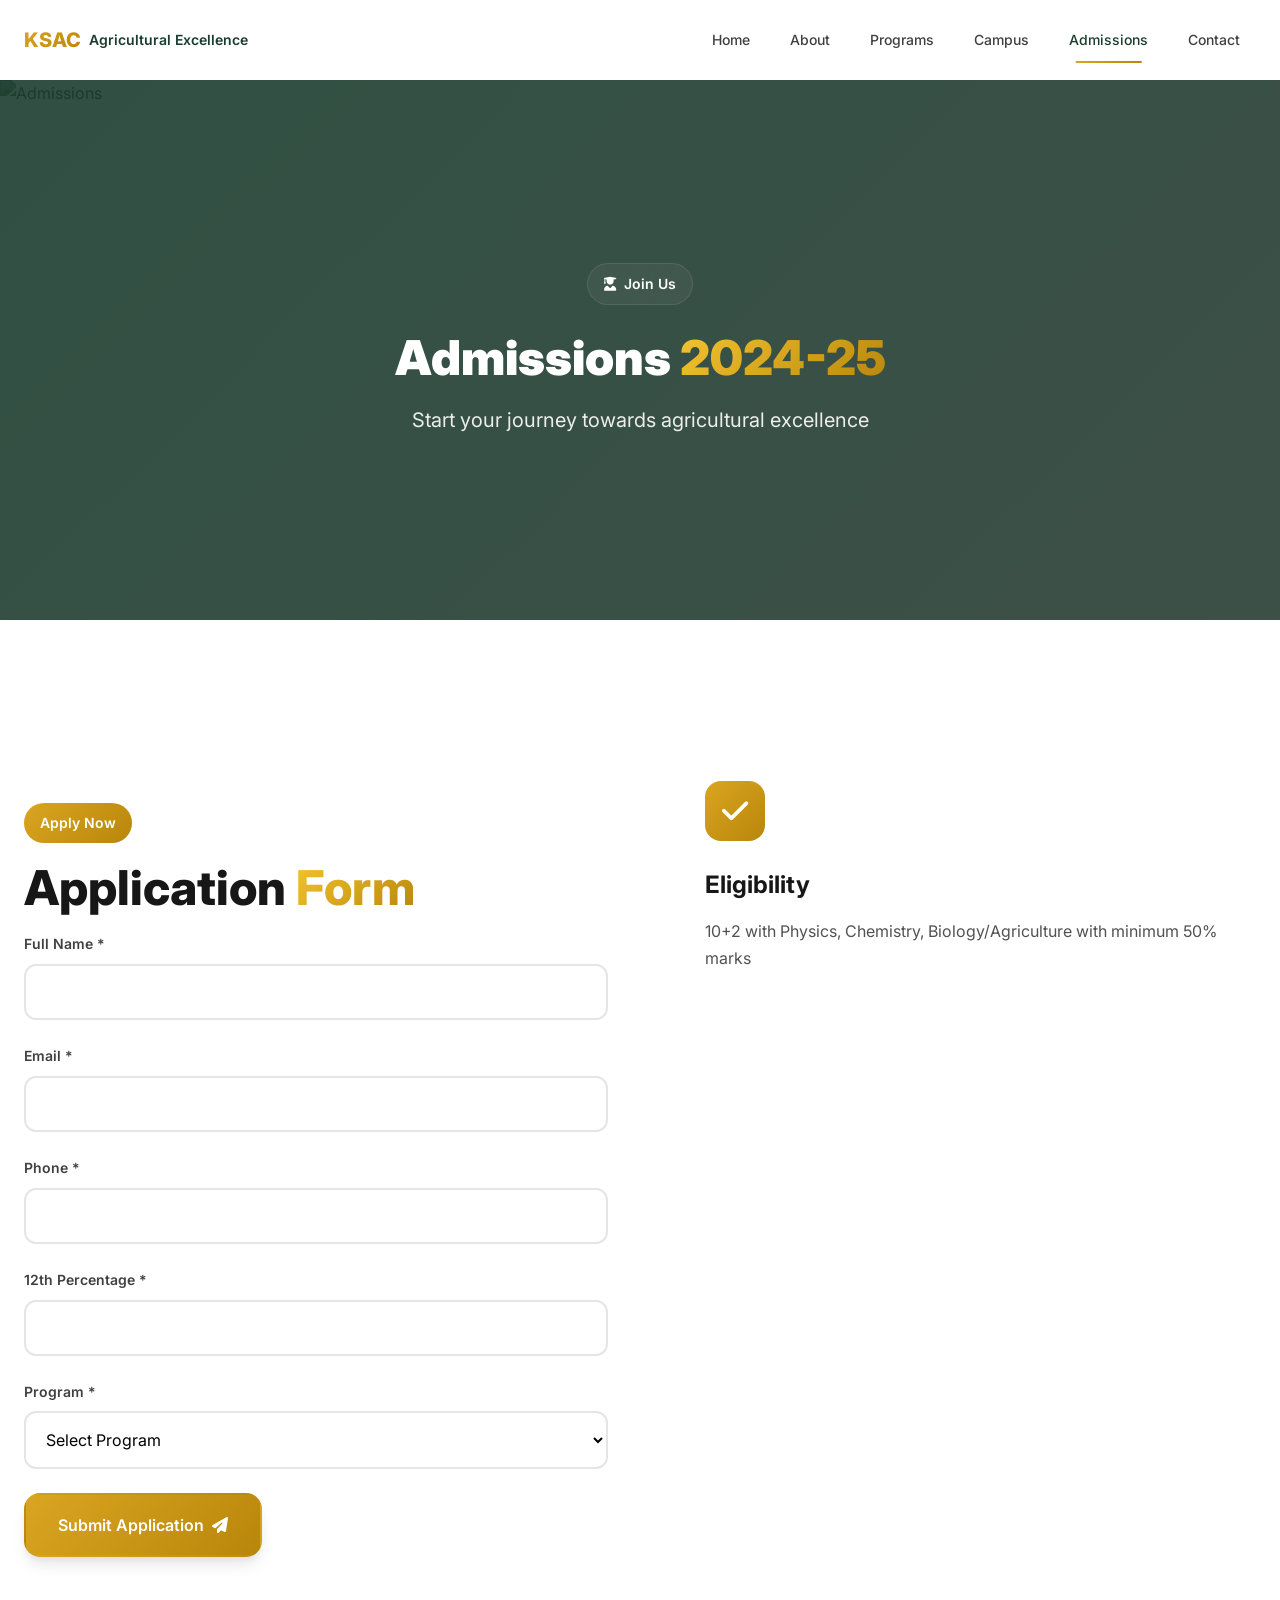
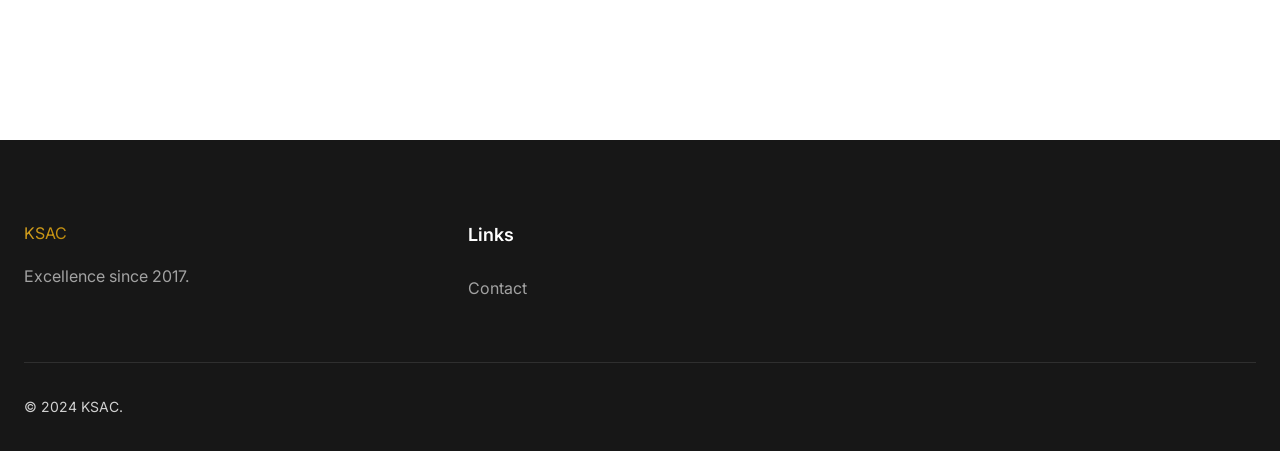
==== admissions-premium.html @ 66305165 "Billion-dollar KSAC redesign – branding, content, layout fixes" ====
<!DOCTYPE html>
<html lang="en">

<head>
  <meta charset="UTF-8">
  <meta name="viewport" content="width=device-width, initial-scale=1.0">
  <title>Admissions - KSAC</title>
  <link href="https://fonts.googleapis.com/css2?family=Inter:wght@300;400;500;600;700;800;900&display=swap"
    rel="stylesheet">
  <link rel="stylesheet" href="https://cdnjs.cloudflare.com/ajax/libs/font-awesome/6.4.0/css/all.min.css">
  <link rel="stylesheet" href="assets/css/premium.css">
</head>

<body>
  <nav class="nav-premium">
    <div class="nav-container">
      <a href="index-premium.html" class="nav-logo">
        <span class="logo-accent">KSAC</span>
        <span class="logo-text">Agricultural Excellence</span>
      </a>
      <div class="nav-menu" id="navMenu">
        <a href="index-premium.html" class="nav-link">Home</a>
        <a href="about-premium.html" class="nav-link">About</a>
        <a href="programs-premium.html" class="nav-link">Programs</a>
        <a href="campus-premium.html" class="nav-link">Campus</a>
        <a href="admissions-premium.html" class="nav-link active">Admissions</a>
        <a href="contact-premium.html" class="nav-link">Contact</a>
      </div>
      <button class="nav-toggle" id="navToggle"><span></span><span></span><span></span></button>
    </div>
  </nav>

  <section class="page-hero">
    <div class="page-hero-background">
      <div class="page-hero-gradient"></div>
      <img src="https://dsagri.in/images/dsa-g2.jpg" alt="Admissions" class="page-hero-image">
    </div>
    <div class="page-hero-content">
      <span class="page-hero-badge"><i class="fas fa-user-graduate"></i><span>Join Us</span></span>
      <h1 class="page-hero-title">Admissions <span class="gradient-text">2024-25</span></h1>
      <p class="page-hero-subtitle">Start your journey towards agricultural excellence</p>
    </div>
  </section>

  <section class="section-premium">
    <div class="container-premium">
      <div class="split-layout">
        <div class="split-content">
          <span class="section-tag">Apply Now</span>
          <h2 class="section-title">Application <span class="gradient-text">Form</span></h2>
          <div class="form-success" id="formSuccess"><i class="fas fa-check-circle"></i> Application submitted
            successfully!</div>
          <form class="form-premium" id="admissionForm">
            <div class="form-group">
              <label class="form-label">Full Name *</label>
              <input type="text" class="form-input" name="name" required>
            </div>
            <div class="form-group">
              <label class="form-label">Email *</label>
              <input type="email" class="form-input" name="email" required>
            </div>
            <div class="form-group">
              <label class="form-label">Phone *</label>
              <input type="tel" class="form-input" name="phone" required>
            </div>
            <div class="form-group">
              <label class="form-label">12th Percentage *</label>
              <input type="number" class="form-input" name="percentage" required>
            </div>
            <div class="form-group">
              <label class="form-label">Program *</label>
              <select class="form-select" name="program" required>
                <option value="">Select Program</option>
                <option value="bsc-agri">B.Sc. (Hons.) Agriculture</option>
              </select>
            </div>
            <button type="submit" class="btn-premium btn-large btn-primary magnetic-btn">
              <span>Submit Application</span>
              <i class="fas fa-paper-plane"></i>
            </button>
          </form>
        </div>
        <div class="split-visual">
          <div class="bento-grid" style="grid-template-columns: 1fr;">
            <div class="bento-card glass-card">
              <div class="bento-icon"><i class="fas fa-check"></i></div>
              <h3>Eligibility</h3>
              <p>10+2 with Physics, Chemistry, Biology/Agriculture with minimum 50% marks</p>
            </div>
            <div class="bento-card glass-card">
              <div class="bento-icon gradient-icon"><i class="fas fa-calendar"></i></div>
              <h3>Important Dates</h3>
              <p>Application Start: June 2024<br>Last Date: July 2024</p>
            </div>
            <div class="bento-card glass-card">
              <div class="bento-icon gradient-icon"><i class="fas fa-rupee-sign"></i></div>
              <h3>Fee Structure</h3>
              <p>Contact for detailed fee information and scholarship options</p>
            </div>
          </div>
        </div>
      </div>
    </div>
  </section>

  <footer class="footer-premium">
    <div class="container-premium">
      <div class="footer-grid">
        <div class="footer-col footer-brand">
          <div class="footer-logo"><span class="logo-accent">KSAC</span></div>
          <p>Excellence since 2017.</p>
        </div>
        <div class="footer-col">
          <h4>Links</h4><a href="contact-premium.html">Contact</a>
        </div>
      </div>
      <div class="footer-bottom">
        <p>&copy; 2024 KSAC.</p>
      </div>
    </div>
  </footer>
  <script src="assets/js/premium.js"></script>
  <script>
    document.getElementById('admissionForm').addEventListener('submit', function (e) {
      e.preventDefault();
      document.getElementById('formSuccess').classList.add('show');
      this.reset();
      setTimeout(() => document.getElementById('formSuccess').classList.remove('show'), 5000);
    });
  </script>
</body>

</html>
---- assets/css/premium.css ----
/* ========================================
   BILLION-DOLLAR PREMIUM DESIGN SYSTEM
   ======================================== */

/* ========== PREMIUM VARIABLES ========== */
:root {
  /* Premium Colors */
  --color-primary: #1a3d2e;
  --color-primary-light: #2d5a47;
  --color-primary-dark: #0d2419;
  --color-accent: #daa520;
  --color-accent-light: #f4c430;
  --color-accent-dark: #b8860b;

  /* Neutrals - Ultra Premium */
  --color-white: #ffffff;
  --color-black: #0a0a0a;
  --color-gray-50: #fafafa;
  --color-gray-100: #f5f5f5;
  --color-gray-200: #e5e5e5;
  --color-gray-300: #d4d4d4;
  --color-gray-400: #a3a3a3;
  --color-gray-500: #737373;
  --color-gray-600: #525252;
  --color-gray-700: #404040;
  --color-gray-800: #262626;
  --color-gray-900: #171717;

  /* Gradients - Premium */
  --gradient-primary: linear-gradient(135deg, var(--color-primary) 0%, var(--color-primary-dark) 100%);
  --gradient-accent: linear-gradient(135deg, var(--color-accent) 0%, var(--color-accent-dark) 100%);
  --gradient-mesh: radial-gradient(at 0% 0%, hsla(165, 53%, 29%, 0.3) 0px, transparent 50%),
    radial-gradient(at 100% 100%, hsla(45, 74%, 55%, 0.2) 0px, transparent 50%);
  --gradient-text: linear-gradient(135deg, var(--color-accent-light), var(--color-accent-dark));

  /* Glass Effect */
  --glass-bg: rgba(255, 255, 255, 0.05);
  --glass-border: rgba(255, 255, 255, 0.1);
  --glass-blur: 20px;

  /* Shadows - Professional */
  --shadow-sm: 0 1px 2px 0 rgba(0, 0, 0, 0.05);
  --shadow-md: 0 4px 6px -1px rgba(0, 0, 0, 0.1), 0 2px 4px -1px rgba(0, 0, 0, 0.06);
  --shadow-lg: 0 10px 15px -3px rgba(0, 0, 0, 0.1), 0 4px 6px -2px rgba(0, 0, 0, 0.05);
  --shadow-xl: 0 20px 25px -5px rgba(0, 0, 0, 0.1), 0 10px 10px -5px rgba(0, 0, 0, 0.04);
  --shadow-2xl: 0 25px 50px -12px rgba(0, 0, 0, 0.25);
  --shadow-glow: 0 0 30px rgba(218, 165, 32, 0.3);

  /* Typography - Premium */
  --font-primary: 'Inter', -apple-system, BlinkMacSystemFont, 'Segoe UI', sans-serif;
  --font-mono: 'JetBrains Mono', monospace;

  /* Font Sizes - Refined Scale */
  --text-xs: 0.75rem;
  --text-sm: 0.875rem;
  --text-base: 1rem;
  --text-lg: 1.125rem;
  --text-xl: 1.25rem;
  --text-2xl: 1.5rem;
  --text-3xl: 1.875rem;
  --text-4xl: 2.25rem;
  --text-5xl: 3rem;
  --text-6xl: 3.75rem;
  --text-7xl: 4.5rem;
  --text-8xl: 6rem;

  /* Spacing - Perfect Scale */
  --space-1: 0.25rem;
  --space-2: 0.5rem;
  --space-3: 0.75rem;
  --space-4: 1rem;
  --space-5: 1.25rem;
  --space-6: 1.5rem;
  --space-8: 2rem;
  --space-10: 2.5rem;
  --space-12: 3rem;
  --space-16: 4rem;
  --space-20: 5rem;
  --space-24: 6rem;
  --space-32: 8rem;

  /* Border Radius */
  --radius-sm: 0.375rem;
  --radius-md: 0.5rem;
  --radius-lg: 0.75rem;
  --radius-xl: 1rem;
  --radius-2xl: 1.5rem;
  --radius-full: 9999px;

  /* Transitions */
  --transition-fast: 150ms cubic-bezier(0.4, 0, 0.2, 1);
  --transition-base: 300ms cubic-bezier(0.4, 0, 0.2, 1);
  --transition-slow: 500ms cubic-bezier(0.4, 0, 0.2, 1);
  --transition-smooth: 700ms cubic-bezier(0.22, 1, 0.36, 1);

  /* Layout */
  --container-max: 1400px;
  --nav-height: 80px;
}

/* ========== PREMIUM RESET ========== */
*,
*::before,
*::after {
  box-sizing: border-box;
  margin: 0;
  padding: 0;
}

html {
  scroll-behavior: smooth;
  -webkit-font-smoothing: antialiased;
  -moz-osx-font-smoothing: grayscale;
  text-rendering: optimizeLegibility;
}

body {
  font-family: var(--font-primary);
  font-size: var(--text-base);
  line-height: 1.7;
  color: var(--color-gray-700);
  background: var(--color-white);
  overflow-x: hidden;
}

img {
  max-width: 100%;
  height: auto;
  display: block;
}

a {
  text-decoration: none;
  color: inherit;
}

button {
  font-family: inherit;
  cursor: pointer;
  border: none;
  background: none;
}

/* ========== PREMIUM NAVIGATION ========== */
.nav-premium {
  position: fixed;
  top: 0;
  left: 0;
  right: 0;
  height: var(--nav-height);
  background: rgba(255, 255, 255, 0.8);
  backdrop-filter: blur(var(--glass-blur));
  -webkit-backdrop-filter: blur(var(--glass-blur));
  border-bottom: 1px solid var(--glass-border);
  z-index: 1000;
  transition: all var(--transition-base);
}

.nav-premium.scrolled {
  background: rgba(255, 255, 255, 0.95);
  box-shadow: var(--shadow-lg);
}

.nav-container {
  max-width: var(--container-max);
  margin: 0 auto;
  padding: 0 var(--space-6);
  height: 100%;
  display: flex;
  align-items: center;
  justify-content: space-between;
}

.nav-logo {
  display: flex;
  align-items: center;
  gap: var(--space-2);
  font-weight: 800;
  font-size: var(--text-xl);
  transition: transform var(--transition-base);
}

.nav-logo:hover {
  transform: translateY(-2px);
}

.logo-accent {
  background: var(--gradient-accent);
  -webkit-background-clip: text;
  background-clip: text;
  -webkit-text-fill-color: transparent;
}

.logo-text {
  color: var(--color-primary);
  font-weight: 600;
  font-size: var(--text-sm);
}

.nav-menu {
  display: flex;
  align-items: center;
  gap: var(--space-2);
}

.nav-link {
  padding: var(--space-3) var(--space-4);
  font-weight: 500;
  font-size: var(--text-sm);
  color: var(--color-gray-700);
  border-radius: var(--radius-md);
  transition: all var(--transition-base);
  position: relative;
}

.nav-link::after {
  content: '';
  position: absolute;
  bottom: 0;
  left: 50%;
  width: 0;
  height: 2px;
  background: var(--gradient-accent);
  transform: translateX(-50%);
  transition: width var(--transition-base);
}

.nav-link:hover,
.nav-link.active {
  color: var(--color-primary);
}

.nav-link:hover::after,
.nav-link.active::after {
  width: 60%;
}

.nav-toggle {
  display: none;
  flex-direction: column;
  gap: 5px;
  padding: var(--space-2);
}

.nav-toggle span {
  width: 24px;
  height: 2px;
  background: var(--color-primary);
  border-radius: var(--radius-full);
  transition: all var(--transition-base);
}

/* ========== PREMIUM BUTTONS ========== */
.btn-premium {
  display: inline-flex;
  align-items: center;
  gap: var(--space-2);
  padding: var(--space-4) var(--space-6);
  font-weight: 600;
  font-size: var(--text-sm);
  border-radius: var(--radius-xl);
  transition: all var(--transition-smooth);
  position: relative;
  overflow: hidden;
  border: 2px solid transparent;
}

.btn-premium.btn-large {
  padding: var(--space-5) var(--space-8);
  font-size: var(--text-base);
}

.btn-premium.btn-primary {
  background: var(--gradient-accent);
  color: var(--color-white);
  box-shadow: var(--shadow-lg);
}

.btn-premium.btn-primary::before {
  content: '';
  position: absolute;
  top: 0;
  left: -100%;
  width: 100%;
  height: 100%;
  background: linear-gradient(90deg, transparent, rgba(255, 255, 255, 0.3), transparent);
  transition: left var(--transition-slow);
}

.btn-premium.btn-primary:hover::before {
  left: 100%;
}

.btn-premium.btn-primary:hover {
  transform: translateY(-2px);
  box-shadow: var(--shadow-2xl), var(--shadow-glow);
}

.btn-premium.btn-glass {
  background: var(--glass-bg);
  backdrop-filter: blur(var(--glass-blur));
  -webkit-backdrop-filter: blur(var(--glass-blur));
  border-color: var(--glass-border);
  color: var(--color-gray-700);
}

.btn-premium.btn-glass:hover {
  background: rgba(255, 255, 255, 0.1);
  border-color: var(--color-accent-light);
  transform: translateY(-2px);
  box-shadow: var(--shadow-xl);
}

.btn-link {
  display: inline-flex;
  align-items: center;
  gap: var(--space-2);
  color: var(--color-accent);
  font-weight: 600;
  font-size: var(--text-sm);
  transition: all var(--transition-base);
}

.btn-link:hover {
  gap: var(--space-3);
}

/* Magnetic Button Effect */
.magnetic-btn {
  cursor: pointer;
}

/* ========== HERO SECTION - ULTRA PREMIUM ========== */
.hero-premium {
  position: relative;
  min-height: 100vh;
  display: flex;
  align-items: center;
  justify-content: center;
  overflow: hidden;
  padding-top: var(--nav-height);
}

.hero-background {
  position: absolute;
  top: 0;
  left: 0;
  width: 100%;
  height: 100%;
  z-index: 1;
}

.hero-image {
  width: 100%;
  height: 100%;
  object-fit: cover;
  filter: brightness(0.7);
}

.hero-gradient {
  position: absolute;
  top: 0;
  left: 0;
  width: 100%;
  height: 100%;
  background: linear-gradient(135deg,
      rgba(26, 61, 46, 0.95) 0%,
      rgba(13, 36, 25, 0.85) 100%);
  z-index: 2;
}

.hero-content {
  position: relative;
  z-index: 3;
  max-width: 1000px;
  margin: 0 auto;
  padding: 0 var(--space-6);
  text-align: center;
  color: var(--color-white);
}

.hero-badge {
  display: inline-flex;
  align-items: center;
  gap: var(--space-2);
  padding: var(--space-3) var(--space-6);
  background: var(--glass-bg);
  backdrop-filter: blur(var(--glass-blur));
  border-radius: var(--radius-full);
  border: 1px solid var(--glass-border);
  font-size: var(--text-sm);
  font-weight: 500;
  margin-bottom: var(--space-8);
  animation: fadeInUp 0.8s ease-out;
}

.badge-icon {
  font-size: var(--text-xl);
}

.hero-title {
  font-size: var(--text-7xl);
  font-weight: 900;
  line-height: 1.1;
  margin-bottom: var(--space-6);
  letter-spacing: -0.02em;
}

.title-line {
  display: block;
  animation: fadeInUp 1s ease-out;
}

.title-line:nth-child(2) {
  animation-delay: 0.2s;
}

.gradient-text {
  background: var(--gradient-text);
  -webkit-background-clip: text;
  background-clip: text;
  -webkit-text-fill-color: transparent;
}

.hero-subtitle {
  font-size: var(--text-xl);
  line-height: 1.8;
  color: rgba(255, 255, 255, 0.9);
  max-width: 700px;
  margin: 0 auto var(--space-10);
  animation: fadeInUp 1.2s ease-out;
}

.hero-cta {
  display: flex;
  gap: var(--space-4);
  justify-content: center;
  margin-bottom: var(--space-16);
  animation: fadeInUp 1.4s ease-out;
}

.hero-stats {
  display: flex;
  justify-content: center;
  align-items: center;
  gap: var(--space-6);
  padding: var(--space-8);
  background: var(--glass-bg);
  backdrop-filter: blur(var(--glass-blur));
  border-radius: var(--radius-2xl);
  border: 1px solid var(--glass-border);
  animation: fadeInUp 1.6s ease-out;
}

.stat-item {
  text-align: center;
}

.stat-number {
  font-size: var(--text-4xl);
  font-weight: 800;
  background: var(--gradient-text);
  -webkit-background-clip: text;
  background-clip: text;
  -webkit-text-fill-color: transparent;
  display: block;
  margin-bottom: var(--space-1);
}

.stat-label {
  font-size: var(--text-sm);
  color: rgba(255, 255, 255, 0.7);
  font-weight: 500;
}

.stat-divider {
  width: 1px;
  height: 40px;
  background: var(--glass-border);
}

.scroll-indicator {
  position: absolute;
  bottom: var(--space-8);
  left: 50%;
  transform: translateX(-50%);
  display: flex;
  flex-direction: column;
  align-items: center;
  gap: var(--space-2);
  color: rgba(255, 255, 255, 0.7);
  font-size: var(--text-sm);
  z-index: 3;
  animation: bounce 2s infinite;
}

.scroll-line {
  width: 2px;
  height: 40px;
  background: linear-gradient(to bottom, transparent, var(--color-accent));
}

/* ========== SECTIONS ========== */
.section-premium {
  padding: var(--space-32) 0;
  position: relative;
}

.section-dark {
  background: var(--color-gray-900);
  color: var(--color-white);
}

.container-premium {
  max-width: var(--container-max);
  margin: 0 auto;
  padding: 0 var(--space-6);
}

.section-header {
  text-align: center;
  max-width: 800px;
  margin: 0 auto var(--space-16);
}

.section-tag {
  display: inline-block;
  padding: var(--space-2) var(--space-4);
  background: var(--gradient-accent);
  color: var(--color-white);
  font-size: var(--text-sm);
  font-weight: 600;
  border-radius: var(--radius-full);
  margin-bottom: var(--space-4);
}

.section-title {
  font-size: var(--text-5xl);
  font-weight: 800;
  line-height: 1.2;
  color: var(--color-gray-900);
  margin-bottom: var(--space-4);
}

.section-dark .section-title {
  color: var(--color-white);
}

.section-subtitle {
  font-size: var(--text-lg);
  color: var(--color-gray-600);
  line-height: 1.8;
}

.section-dark .section-subtitle {
  color: rgba(255, 255, 255, 0.7);
}

/* ========== GLASS CARDS ========== */
.glass-card {
  background: var(--glass-bg);
  backdrop-filter: blur(var(--glass-blur));
  -webkit-backdrop-filter: blur(var(--glass-blur));
  border: 1px solid var(--glass-border);
  border-radius: var(--radius-2xl);
  transition: all var(--transition-smooth);
}

.glass-card:hover {
  transform: translateY(-4px);
  box-shadow: var(--shadow-2xl);
  border-color: rgba(218, 165, 32, 0.3);
}

/* ========== BENTO GRID ========== */
.bento-grid {
  display: grid;
  grid-template-columns: repeat(12, 1fr);
  gap: var(--space-6);
}

.bento-card {
  padding: var(--space-8);
  position: relative;
  overflow: visible;
}

.bento-large {
  grid-column: span 7;
  grid-row: span 2;
  display: grid;
  grid-template-columns: 1fr 1fr;
  gap: var(--space-8);
  align-items: center;
}

.bento-medium {
  grid-column: span 5;
}

.bento-small {
  grid-column: span 4;
}

.bento-quarter {
  grid-column: span 3;
}

.bento-icon {
  width: 60px;
  height: 60px;
  background: var(--gradient-accent);
  border-radius: var(--radius-xl);
  display: flex;
  align-items: center;
  justify-content: center;
  font-size: var(--text-3xl);
  color: var(--color-white);
  margin-bottom: var(--space-6);
  transition: all var(--transition-base);
}

.bento-card:hover .bento-icon {
  transform: rotate(360deg) scale(1.1);
}

.gradient-icon {
  background: var(--gradient-primary);
}

.bento-card h3 {
  font-size: var(--text-2xl);
  font-weight: 700;
  color: var(--color-gray-900);
  margin-bottom: var(--space-3);
  word-wrap: break-word;
}

.bento-card p {
  color: var(--color-gray-600);
  line-height: 1.7;
  margin-bottom: var(--space-6);
  word-wrap: break-word;
  overflow-wrap: break-word;
}

.card-badge {
  position: absolute;
  top: var(--space-4);
  right: var(--space-4);
  padding: var(--space-2) var(--space-4);
  background: var(--gradient-accent);
  color: var(--color-white);
  font-size: var(--text-xs);
  font-weight: 700;
  border-radius: var(--radius-full);
  text-transform: uppercase;
}

.stat-ring {
  position: relative;
  width: 200px;
  height: 200px;
}

.stat-ring svg {
  width: 100%;
  height: 100%;
  transform: rotate(-90deg);
}

.stat-ring circle {
  fill: none;
  stroke: var(--glass-border);
  stroke-width: 8;
}

.stat-ring circle.progress {
  stroke: var(--color-accent);
  stroke-dasharray: 283;
  stroke-dashoffset: 50;
}

.ring-content {
  position: absolute;
  top: 50%;
  left: 50%;
  transform: translate(-50%, -50%);
  text-align: center;
}

.ring-number {
  font-size: var(--text-5xl);
  font-weight: 800;
  background: var(--gradient-text);
  -webkit-background-clip: text;
  background-clip: text;
  -webkit-text-fill-color: transparent;
  display: block;
}

.ring-label {
  font-size: var(--text-sm);
  color: var(--color-gray-600);
  font-weight: 600;
}

.progress-bar {
  width: 100%;
  height: 8px;
  background: var(--glass-border);
  border-radius: var(--radius-full);
  overflow: hidden;
  margin-top: var(--space-4);
}

.progress-fill {
  height: 100%;
  background: var(--gradient-accent);
  border-radius: var(--radius-full);
  animation: fillProgress 2s ease-out;
}

/* ========== ANIMATIONS ========== */
@keyframes fadeInUp {
  from {
    opacity: 0;
    transform: translateY(30px);
  }

  to {
    opacity: 1;
    transform: translateY(0);
  }
}

@keyframes bounce {

  0%,
  100% {
    transform: translateX(-50%) translateY(0);
  }

  50% {
    transform: translateX(-50%) translateY(-10px);
  }
}

@keyframes fillProgress {
  from {
    width: 0;
  }
}

/* Continue in next part... */
/* ========== SPLIT LAYOUT ========== */
.split-layout {
  display: grid;
  grid-template-columns: 1fr 1fr;
  gap: var(--space-16);
  align-items: center;
}

.split-content {
  max-width: 600px;
}

/* ========== ACCORDION PREMIUM ========== */
.accordion-premium {
  margin-top: var(--space-8);
}

.accordion-item {
  background: var(--glass-bg);
  backdrop-filter: blur(var(--glass-blur));
  border: 1px solid var(--glass-border);
  border-radius: var(--radius-xl);
  margin-bottom: var(--space-4);
  overflow: hidden;
  transition: all var(--transition-base);
}

.accordion-item.active {
  border-color: rgba(218, 165, 32, 0.5);
}

.accordion-header {
  display: flex;
  align-items: center;
  gap: var(--space-4);
  padding: var(--space-6);
  cursor: pointer;
  transition: all var(--transition-base);
}

.accordion-header:hover {
  background: rgba(255, 255, 255, 0.05);
}

.accordion-icon {
  width: 50px;
  height: 50px;
  background: var(--gradient-accent);
  border-radius: var(--radius-lg);
  display: flex;
  align-items: center;
  justify-content: center;
  color: var(--color-white);
  font-size: var(--text-xl);
  flex-shrink: 0;
}

.accordion-header h4 {
  flex: 1;
  font-size: var(--text-xl);
  font-weight: 600;
  color: var(--color-white);
  margin: 0;
}

.accordion-arrow {
  color: var(--color-accent);
  transition: transform var(--transition-base);
}

.accordion-item.active .accordion-arrow {
  transform: rotate(180deg);
}

.accordion-body {
  max-height: 0;
  overflow: hidden;
  transition: max-height var(--transition-smooth);
}

.accordion-item.active .accordion-body {
  max-height: 500px;
}

.accordion-body p {
  padding: 0 var(--space-6) var(--space-6);
  color: rgba(255, 255, 255, 0.8);
  line-height: 1.8;
}

/* ========== SPLIT VISUAL ========== */
.split-visual {
  position: relative;
}

.visual-card {
  border-radius: var(--radius-2xl);
  overflow: hidden;
  position: relative;
}

.visual-card img {
  width: 100%;
  height: auto;
  display: block;
}

.visual-overlay {
  position: absolute;
  top: 0;
  left: 0;
  width: 100%;
  height: 100%;
  background: linear-gradient(to top, rgba(0, 0, 0, 0.5), transparent);
  display: flex;
  align-items: center;
  justify-content: center;
  opacity: 0;
  transition: opacity var(--transition-base);
}

.visual-card:hover .visual-overlay {
  opacity: 1;
}

.play-button {
  width: 80px;
  height: 80px;
  background: var(--gradient-accent);
  border-radius: 50%;
  display: flex;
  align-items: center;
  justify-content: center;
  color: var(--color-white);
  font-size: var(--text-3xl);
  cursor: pointer;
  transition: all var(--transition-base);
}

.play-button:hover {
  transform: scale(1.1);
}

.floating-stats {
  position: relative;
  margin-top: var(--space-6);
  display: flex;
  flex-direction: column;
  gap: var(--space-4);
}


.floating-stat {
  display: flex;
  align-items: center;
  gap: var(--space-4);
  padding: var(--space-5);
  background: var(--glass-bg);
  backdrop-filter: blur(var(--glass-blur));
  border: 1px solid var(--glass-border);
  border-radius: var(--radius-xl);
  animation: float 3s ease-in-out infinite;
}

.floating-stat:nth-child(2) {
  animation-delay: 0.5s;
}

.stat-icon {
  font-size: var(--text-4xl);
}

.stat-value {
  font-weight: 700;
  color: var(--color-white);
  font-size: var(--text-lg);
}

.stat-desc {
  font-size: var(--text-sm);
  color: rgba(255, 255, 255, 0.7);
}

@keyframes float {

  0%,
  100% {
    transform: translateY(0);
  }

  50% {
    transform: translateY(-10px);
  }
}

/* ========== GALLERY MASONRY ========== */
.gallery-masonry {
  display: grid;
  grid-template-columns: repeat(auto-fit, minmax(350px, 1fr));
  gap: var(--space-6);
}

.gallery-item {
  position: relative;
  overflow: hidden;
  border-radius: var(--radius-2xl);
  cursor: pointer;
}

.gallery-item img {
  width: 100%;
  height: 100%;
  object-fit: cover;
  transition: transform var(--transition-smooth);
}

.gallery-item:hover img {
  transform: scale(1.1);
}

.gallery-overlay {
  position: absolute;
  bottom: 0;
  left: 0;
  width: 100%;
  padding: var(--space-6);
  background: linear-gradient(to top, rgba(0, 0, 0, 0.8), transparent);
  color: var(--color-white);
  transform: translateY(100%);
  transition: transform var(--transition-base);
  display: flex;
  justify-content: space-between;
  align-items: center;
}

.gallery-item:hover .gallery-overlay {
  transform: translateY(0);
}

.gallery-overlay h4 {
  font-size: var(--text-xl);
  font-weight: 600;
  margin: 0;
}

/* ========== CTA SECTION ========== */
.cta-section {
  padding: var(--space-20) 0;
}

.cta-card {
  padding: var(--space-16);
  background: var(--gradient-primary);
  position: relative;
  overflow: hidden;
}

.cta-content {
  position: relative;
  z-index: 2;
  max-width: 700px;
}

.cta-content h2 {
  font-size: var(--text-5xl);
  font-weight: 800;
  color: var(--color-white);
  margin-bottom: var(--space-4);
}

.cta-content p {
  font-size: var(--text-xl);
  color: rgba(255, 255, 255, 0.9);
  margin-bottom: var(--space-8);
}

.cta-buttons {
  display: flex;
  gap: var(--space-4);
}

.cta-visual {
  position: absolute;
  top: 50%;
  right: 10%;
  transform: translateY(-50%);
  z-index: 1;
}

.cta-circle {
  width: 400px;
  height: 400px;
  background: radial-gradient(circle, rgba(218, 165, 32, 0.2) 0%, transparent 70%);
  border-radius: 50%;
  animation: pulse 4s ease-in-out infinite;
}

@keyframes pulse {

  0%,
  100% {
    transform: scale(1);
    opacity: 0.3;
  }

  50% {
    transform: scale(1.1);
    opacity: 0.6;
  }
}

/* ========== FOOTER PREMIUM ========== */
.footer-premium {
  background: var(--color-gray-900);
  color: rgba(255, 255, 255, 0.8);
  padding: var(--space-20) 0 var(--space-8);
}

.footer-grid {
  display: grid;
  grid-template-columns: 2fr 1fr 1fr 1.5fr;
  gap: var(--space-12);
  margin-bottom: var(--space-12);
}

.footer-brand p {
  color: rgba(255, 255, 255, 0.6);
  line-height: 1.8;
  margin: var(--space-4) 0 var(--space-6);
}

.footer-logo {
  margin-bottom: var(--space-4);
}

.social-links {
  display: flex;
  gap: var(--space-3);
}

.social-link {
  width: 40px;
  height: 40px;
  background: var(--glass-bg);
  border: 1px solid var(--glass-border);
  border-radius: 50%;
  display: flex;
  align-items: center;
  justify-content: center;
  color: var(--color-white);
  transition: all var(--transition-base);
}

.social-link:hover {
  background: var(--gradient-accent);
  border-color: var(--color-accent);
  transform: translateY(-3px);
}

.footer-col h4 {
  font-size: var(--text-lg);
  font-weight: 600;
  color: var(--color-white);
  margin-bottom: var(--space-6);
}

.footer-col a {
  display: block;
  color: rgba(255, 255, 255, 0.6);
  margin-bottom: var(--space-3);
  transition: all var(--transition-base);
}

.footer-col a:hover {
  color: var(--color-accent);
  padding-left: var(--space-2);
}

.footer-col p {
  display: flex;
  align-items: flex-start;
  gap: var(--space-3);
  color: rgba(255, 255, 255, 0.6);
  margin-bottom: var(--space-3);
  line-height: 1.6;
}

.footer-col i {
  color: var(--color-accent);
  flex-shrink: 0;
  margin-top: 2px;
}

.footer-bottom {
  display: flex;
  justify-content: space-between;
  align-items: center;
  padding-top: var(--space-8);
  border-top: 1px solid rgba(255, 255, 255, 0.1);
  font-size: var(--text-sm);
}

.footer-links {
  display: flex;
  gap: var(--space-6);
}

.footer-links a:hover {
  color: var(--color-accent);
}

/* ========== RESPONSIVE ========== */
@media (max-width: 1200px) {
  .bento-large {
    grid-column: span 12;
  }

  .bento-medium {
    grid-column: span 6;
  }

  .bento-small {
    grid-column: span 4;
  }
}

@media (max-width: 768px) {
  .nav-toggle {
    display: flex;
  }

  .nav-menu {
    position: fixed;
    top: var(--nav-height);
    left: -100%;
    width: 100%;
    height: calc(100vh - var(--nav-height));
    background: rgba(255, 255, 255, 0.98);
    backdrop-filter: blur(var(--glass-blur));
    flex-direction: column;
    padding: var(--space-8);
    transition: left var(--transition-base);
  }

  .nav-menu.active {
    left: 0;
  }

  .hero-title {
    font-size: var(--text-4xl);
  }

  .hero-stats {
    flex-wrap: wrap;
  }

  .bento-large,
  .bento-medium,
  .bento-small {
    grid-column: span 12;
  }

  .split-layout {
    grid-template-columns: 1fr;
    gap: var(--space-8);
  }

  .footer-grid {
    grid-template-columns: 1fr;
    gap: var(--space-8);
  }

  .cta-buttons {
    flex-direction: column;
  }
}

/* ========== PAGE HERO ========== */
.page-hero {
  position: relative;
  height: 60vh;
  min-height: 400px;
  display: flex;
  align-items: center;
  justify-content: center;
  overflow: hidden;
  margin-top: var(--nav-height);
}

.page-hero-background {
  position: absolute;
  top: 0;
  left: 0;
  width: 100%;
  height: 100%;
  z-index: 1;
}

.page-hero-image {
  width: 100%;
  height: 100%;
  object-fit: cover;
  filter: brightness(0.6);
}

.page-hero-gradient {
  position: absolute;
  top: 0;
  left: 0;
  width: 100%;
  height: 100%;
  background: linear-gradient(135deg,
      rgba(26, 61, 46, 0.9) 0%,
      rgba(13, 36, 25, 0.8) 100%);
  z-index: 2;
}

.page-hero-content {
  position: relative;
  z-index: 3;
  text-align: center;
  color: var(--color-white);
  max-width: 900px;
  padding: 0 var(--space-6);
}

.page-hero-badge {
  display: inline-flex;
  align-items: center;
  gap: var(--space-2);
  padding: var(--space-2) var(--space-4);
  background: var(--glass-bg);
  backdrop-filter: blur(var(--glass-blur));
  border-radius: var(--radius-full);
  border: 1px solid var(--glass-border);
  font-size: var(--text-sm);
  font-weight: 600;
  margin-bottom: var(--space-6);
}

.page-hero-title {
  font-size: var(--text-5xl);
  font-weight: 900;
  line-height: 1.2;
  margin-bottom: var(--space-4);
  color: var(--color-white);
}

.page-hero-subtitle {
  font-size: var(--text-xl);
  color: rgba(255, 255, 255, 0.9);
  line-height: 1.7;
  max-width: 700px;
  margin: 0 auto;
}

/* ========== STATS GRID CUSTOM ========== */
.stats-grid-custom {
  display: grid;
  grid-template-columns: repeat(auto-fit, minmax(300px, 1fr));
  gap: var(--space-6);
  margin-top: var(--space-12);
}

.stat-card-custom {
  padding: var(--space-8);
  text-align: center;
  transition: transform var(--transition-base);
}

.stat-card-custom:hover {
  transform: translateY(-8px);
}

.stat-icon-custom {
  font-size: var(--text-6xl);
  margin-bottom: var(--space-4);
}

.stat-card-custom h4 {
  font-size: var(--text-2xl);
  font-weight: 700;
  color: var(--color-white);
  margin-bottom: var(--space-3);
}

.stat-card-custom p {
  color: rgba(255, 255, 255, 0.8);
  font-size: var(--text-lg);
  line-height: 1.6;
}

/* ========== FORM STYLES ========== */
.form-premium {
  max-width: 600px;
  margin: 0 auto;
}

.form-group {
  margin-bottom: var(--space-6);
}

.form-label {
  display: block;
  font-weight: 600;
  color: var(--color-gray-700);
  margin-bottom: var(--space-2);
  font-size: var(--text-sm);
}

.form-input,
.form-textarea,
.form-select {
  width: 100%;
  padding: var(--space-4);
  border: 2px solid var(--color-gray-200);
  border-radius: var(--radius-lg);
  font-family: var(--font-primary);
  font-size: var(--text-base);
  transition: all var(--transition-base);
  background: var(--color-white);
}

.form-input:focus,
.form-textarea:focus,
.form-select:focus {
  outline: none;
  border-color: var(--color-accent);
  box-shadow: 0 0 0 3px rgba(218, 165, 32, 0.1);
}

.form-textarea {
  min-height: 150px;
  resize: vertical;
}

.form-checkbox {
  display: flex;
  align-items: center;
  gap: var(--space-2);
}

.form-checkbox input[type="checkbox"] {
  width: 20px;
  height: 20px;
  cursor: pointer;
}

.form-error {
  color: var(--color-gray-600);
  font-size: var(--text-sm);
  margin-top: var(--space-2);
}

.form-success {
  padding: var(--space-4);
  background: rgba(16, 185, 129, 0.1);
  border: 2px solid rgba(16, 185, 129, 0.3);
  border-radius: var(--radius-lg);
  color: #059669;
  margin-bottom: var(--space-6);
  display: none;
}

.form-success.show {
  display: block;
  animation: fadeInUp 0.5s ease-out;
}

/* ========== DYNAMIC ADDITIONS ========== */

/* 1. Scroll Progress Bar */
.scroll-progress-container {
  position: fixed;
  top: 0;
  left: 0;
  width: 100%;
  height: 4px;
  z-index: 9999;
  background: transparent;
  pointer-events: none;
}

.scroll-progress-bar {
  height: 100%;
  background: var(--gradient-accent);
  width: 0%;
  border-radius: 0 2px 2px 0;
  box-shadow: 0 0 10px rgba(218, 165, 32, 0.5);
  transition: width 0.1s linear;
}

/* 2. Text Reveal Animation */
.reveal-text {
  overflow: hidden;
  display: inline-block;
}

.reveal-word {
  display: inline-block;
  transform: translateY(100%);
  opacity: 0;
  transition: transform 0.8s cubic-bezier(0.16, 1, 0.3, 1), opacity 0.8s ease;
  margin-right: 0.25em;
}

.reveal-word.visible {
  transform: translateY(0);
  opacity: 1;
}

/* 3. 3D Tilt Base */
.tilt-card {
  transform-style: preserve-3d;
  transform: perspective(1000px);
}

.tilt-content {
  transform: translateZ(20px);
}
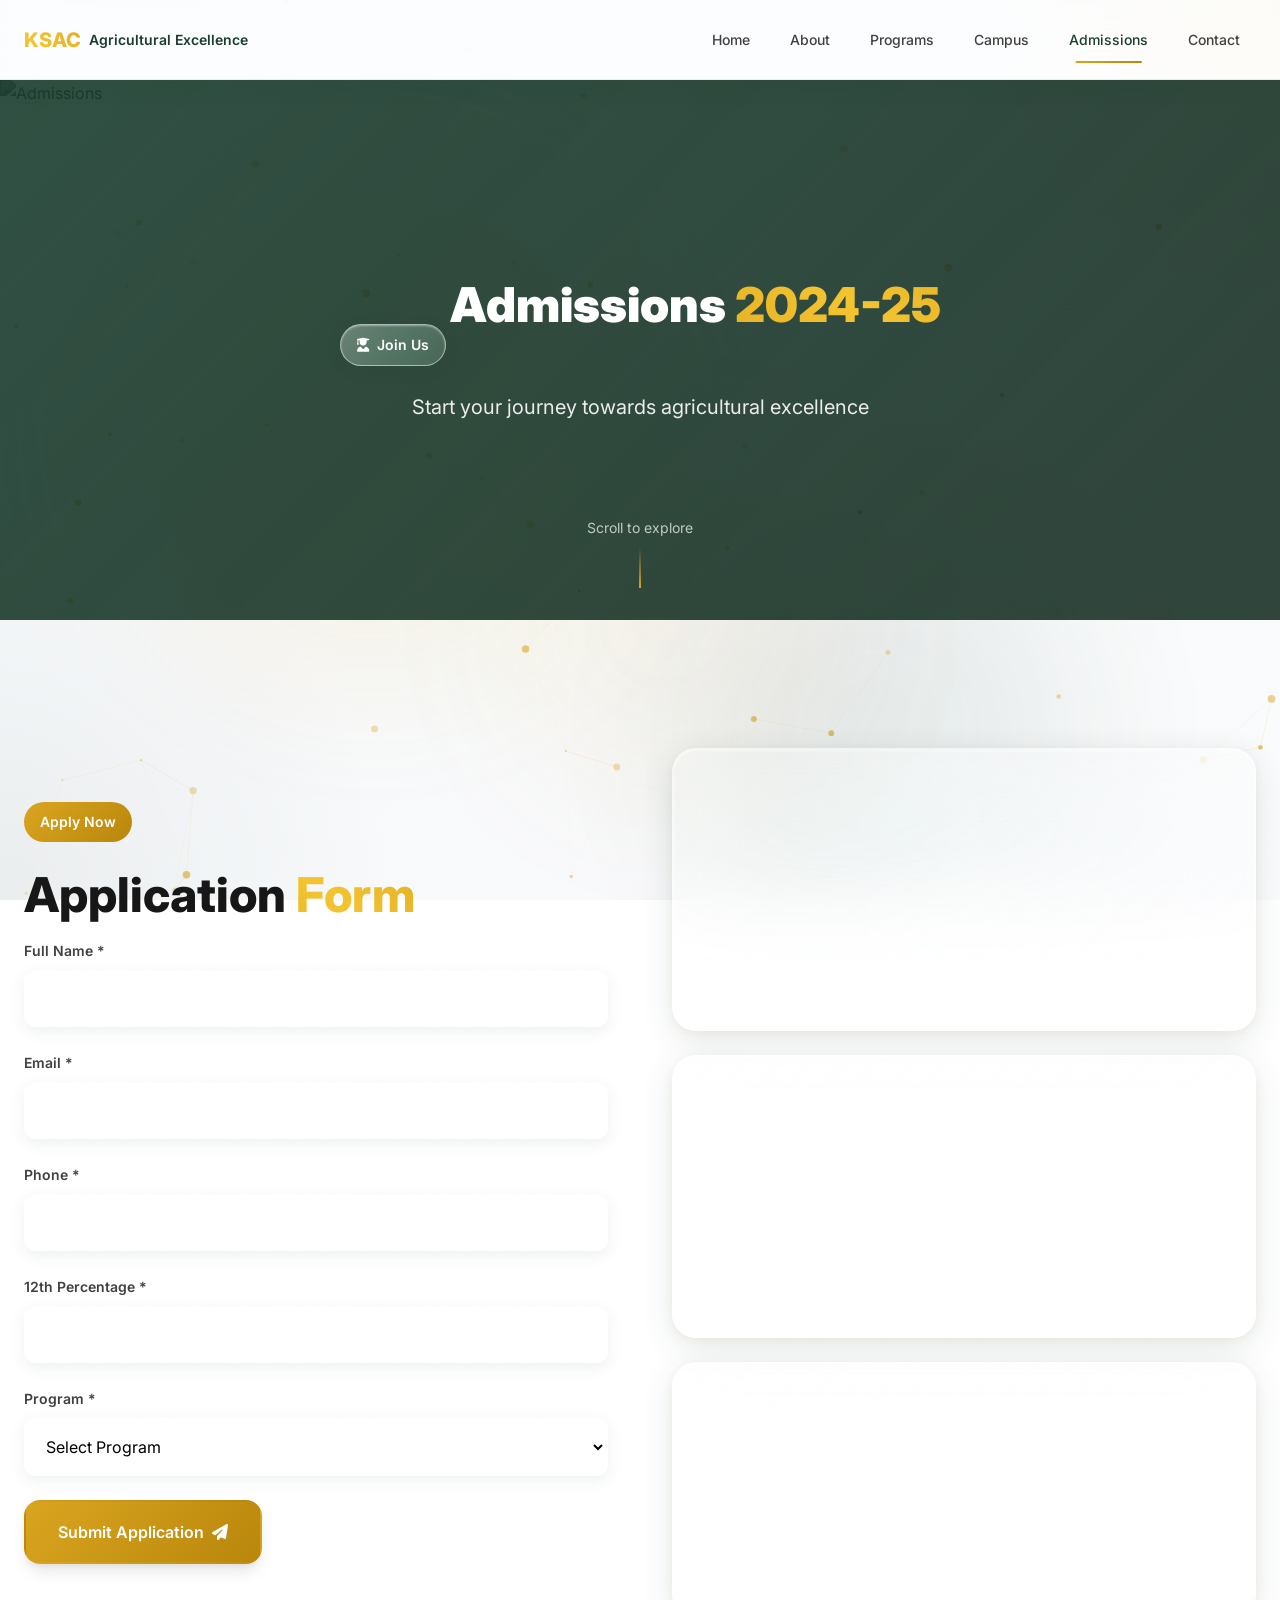
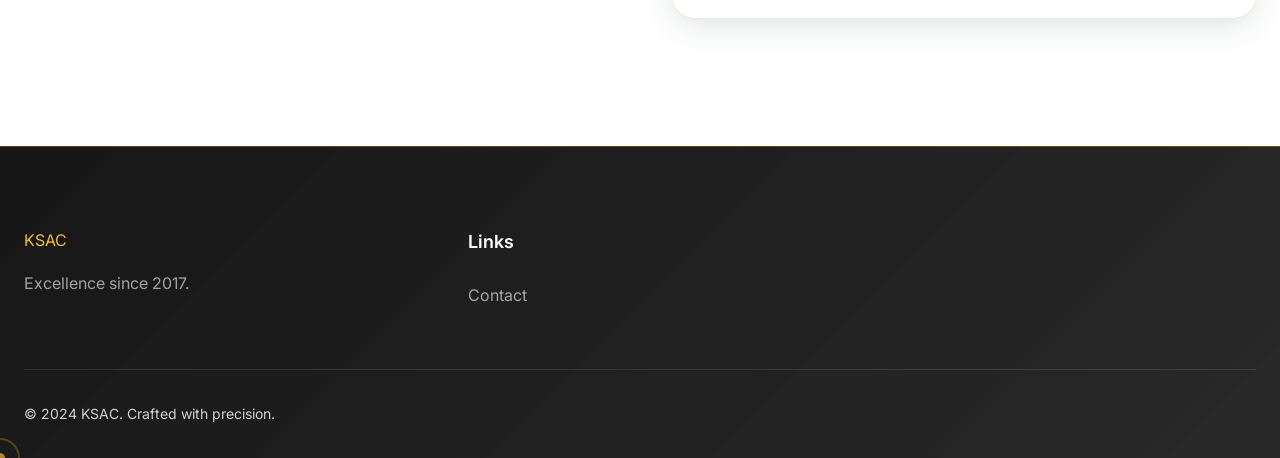
==== commit e672fe90: "Add billion-dollar dynamic effects with tinted glassmorphism" ====
--- a/admissions-premium.html
+++ b/admissions-premium.html
@@ -4,18 +4,30 @@
 <head>
   <meta charset="UTF-8">
   <meta name="viewport" content="width=device-width, initial-scale=1.0">
-  <title>Admissions - KSAC</title>
+  <title>Admissions - KSAC | A Billion Dollar Experience</title>
   <link href="https://fonts.googleapis.com/css2?family=Inter:wght@300;400;500;600;700;800;900&display=swap"
     rel="stylesheet">
   <link rel="stylesheet" href="https://cdnjs.cloudflare.com/ajax/libs/font-awesome/6.4.0/css/all.min.css">
   <link rel="stylesheet" href="assets/css/premium.css">
+  <link rel="stylesheet" href="assets/css/dynamic-effects.css">
 </head>
 
-<body>
-  <nav class="nav-premium">
+<body class="dynamic-page">
+  <!-- Animated Particle Background -->
+  <div class="particles-container" id="particles"></div>
+
+  <!-- Floating Orbs -->
+  <div class="orbs-container">
+    <div class="orb orb-1"></div>
+    <div class="orb orb-2"></div>
+    <div class="orb orb-3"></div>
+  </div>
+
+  <!-- Premium Navigation with Glass -->
+  <nav class="nav-premium glass-nav">
     <div class="nav-container">
-      <a href="index-premium.html" class="nav-logo">
-        <span class="logo-accent">KSAC</span>
+      <a href="index-premium.html" class="nav-logo shimmer-on-hover">
+        <span class="logo-accent animated-gradient">KSAC</span>
         <span class="logo-text">Agricultural Excellence</span>
       </a>
       <div class="nav-menu" id="navMenu">
@@ -30,72 +42,97 @@
     </div>
   </nav>
 
-  <section class="page-hero">
-    <div class="page-hero-background">
-      <div class="page-hero-gradient"></div>
-      <img src="https://dsagri.in/images/dsa-g2.jpg" alt="Admissions" class="page-hero-image">
+  <!-- Hero Section with Parallax -->
+  <section class="page-hero parallax-section">
+    <div class="page-hero-background parallax-bg">
+      <div class="page-hero-gradient animated-gradient-overlay"></div>
+      <img src="https://dsagri.in/images/dsa-g2.jpg" alt="Admissions" class="page-hero-image parallax-image">
     </div>
     <div class="page-hero-content">
-      <span class="page-hero-badge"><i class="fas fa-user-graduate"></i><span>Join Us</span></span>
-      <h1 class="page-hero-title">Admissions <span class="gradient-text">2024-25</span></h1>
-      <p class="page-hero-subtitle">Start your journey towards agricultural excellence</p>
+      <span class="page-hero-badge glass-badge float-animation"><i
+          class="fas fa-user-graduate pulse-icon"></i><span>Join Us</span></span>
+      <h1 class="page-hero-title reveal-text">Admissions <span class="gradient-text animated-gradient">2024-25</span>
+      </h1>
+      <p class="page-hero-subtitle fade-in-up">Start your journey towards agricultural excellence</p>
+    </div>
+
+    <!-- Scroll Indicator -->
+    <div class="scroll-indicator">
+      <span>Scroll to explore</span>
+      <div class="scroll-line"></div>
     </div>
   </section>
 
-  <section class="section-premium">
+  <!-- Application Section with Enhanced Glass Cards -->
+  <section class="section-premium dynamic-section">
     <div class="container-premium">
       <div class="split-layout">
         <div class="split-content">
-          <span class="section-tag">Apply Now</span>
-          <h2 class="section-title">Application <span class="gradient-text">Form</span></h2>
-          <div class="form-success" id="formSuccess"><i class="fas fa-check-circle"></i> Application submitted
-            successfully!</div>
-          <form class="form-premium" id="admissionForm">
+          <span class="section-tag shimmer-effect">Apply Now</span>
+          <h2 class="section-title slide-in-left">Application <span class="gradient-text animated-gradient">Form</span>
+          </h2>
+          <div class="form-success success-animation" id="formSuccess">
+            <i class="fas fa-check-circle"></i> Application submitted successfully!
+          </div>
+
+          <!-- Premium Form with Glass Effect -->
+          <form class="form-premium glass-form" id="admissionForm">
             <div class="form-group">
               <label class="form-label">Full Name *</label>
-              <input type="text" class="form-input" name="name" required>
+              <input type="text" class="form-input glass-input" name="name" required>
             </div>
             <div class="form-group">
               <label class="form-label">Email *</label>
-              <input type="email" class="form-input" name="email" required>
+              <input type="email" class="form-input glass-input" name="email" required>
             </div>
             <div class="form-group">
               <label class="form-label">Phone *</label>
-              <input type="tel" class="form-input" name="phone" required>
+              <input type="tel" class="form-input glass-input" name="phone" required>
             </div>
             <div class="form-group">
               <label class="form-label">12th Percentage *</label>
-              <input type="number" class="form-input" name="percentage" required>
+              <input type="number" class="form-input glass-input" name="percentage" required>
             </div>
             <div class="form-group">
               <label class="form-label">Program *</label>
-              <select class="form-select" name="program" required>
+              <select class="form-select glass-input" name="program" required>
                 <option value="">Select Program</option>
                 <option value="bsc-agri">B.Sc. (Hons.) Agriculture</option>
               </select>
             </div>
-            <button type="submit" class="btn-premium btn-large btn-primary magnetic-btn">
+            <button type="submit" class="btn-premium btn-large btn-primary magnetic-btn shimmer-btn">
               <span>Submit Application</span>
               <i class="fas fa-paper-plane"></i>
+              <div class="shimmer-overlay"></div>
             </button>
           </form>
         </div>
-        <div class="split-visual">
+
+        <!-- Info Cards with Advanced Glass Effect -->
+        <div class="split-visual slide-in-right">
           <div class="bento-grid" style="grid-template-columns: 1fr;">
-            <div class="bento-card glass-card">
-              <div class="bento-icon"><i class="fas fa-check"></i></div>
+            <div class="bento-card tinted-glass-card floating-card" data-tilt>
+              <div class="glass-shine"></div>
+              <div class="bento-icon icon-3d"><i class="fas fa-check"></i></div>
               <h3>Eligibility</h3>
               <p>10+2 with Physics, Chemistry, Biology/Agriculture with minimum 50% marks</p>
+              <div class="card-glow"></div>
             </div>
-            <div class="bento-card glass-card">
-              <div class="bento-icon gradient-icon"><i class="fas fa-calendar"></i></div>
+
+            <div class="bento-card tinted-glass-card floating-card floating-delay-1" data-tilt>
+              <div class="glass-shine"></div>
+              <div class="bento-icon gradient-icon icon-3d"><i class="fas fa-calendar"></i></div>
               <h3>Important Dates</h3>
               <p>Application Start: June 2024<br>Last Date: July 2024</p>
+              <div class="card-glow"></div>
             </div>
-            <div class="bento-card glass-card">
-              <div class="bento-icon gradient-icon"><i class="fas fa-rupee-sign"></i></div>
+
+            <div class="bento-card tinted-glass-card floating-card floating-delay-2" data-tilt>
+              <div class="glass-shine"></div>
+              <div class="bento-icon gradient-icon icon-3d"><i class="fas fa-rupee-sign"></i></div>
               <h3>Fee Structure</h3>
               <p>Contact for detailed fee information and scholarship options</p>
+              <div class="card-glow"></div>
             </div>
           </div>
         </div>
@@ -103,11 +140,12 @@
     </div>
   </section>
 
-  <footer class="footer-premium">
+  <!-- Premium Footer with Glass Effect -->
+  <footer class="footer-premium glass-footer">
     <div class="container-premium">
       <div class="footer-grid">
         <div class="footer-col footer-brand">
-          <div class="footer-logo"><span class="logo-accent">KSAC</span></div>
+          <div class="footer-logo"><span class="logo-accent animated-gradient">KSAC</span></div>
           <p>Excellence since 2017.</p>
         </div>
         <div class="footer-col">
@@ -115,17 +153,21 @@
         </div>
       </div>
       <div class="footer-bottom">
-        <p>&copy; 2024 KSAC.</p>
+        <p>&copy; 2024 KSAC. Crafted with precision.</p>
       </div>
     </div>
   </footer>
+
   <script src="assets/js/premium.js"></script>
+  <script src="assets/js/dynamic-effects.js"></script>
   <script>
+    // Form Submission with Animation
     document.getElementById('admissionForm').addEventListener('submit', function (e) {
       e.preventDefault();
-      document.getElementById('formSuccess').classList.add('show');
+      const successEl = document.getElementById('formSuccess');
+      successEl.classList.add('show');
       this.reset();
-      setTimeout(() => document.getElementById('formSuccess').classList.remove('show'), 5000);
+      setTimeout(() => successEl.classList.remove('show'), 5000);
     });
   </script>
 </body>
--- a/assets/css/dynamic-effects.css
+++ b/assets/css/dynamic-effects.css
@@ -0,0 +1,723 @@
+/* ========================================
+   BILLION-DOLLAR DYNAMIC EFFECTS
+   Tinted Glass + Dynamic Animations
+   ======================================== */
+
+/* ========== ANIMATED PARTICLES BACKGROUND ========== */
+.particles-container {
+    position: fixed;
+    top: 0;
+    left: 0;
+    width: 100%;
+    height: 100%;
+    z-index: -1;
+    overflow: hidden;
+    background: linear-gradient(135deg, #f5f7fa 0%, #fafbfc 100%);
+}
+
+.particles-container::before,
+.particles-container::after {
+    content: '';
+    position: absolute;
+    border-radius: 50%;
+    animation: float-particles 20s infinite ease-in-out;
+}
+
+.particles-container::before {
+    width: 600px;
+    height: 600px;
+    background: radial-gradient(circle, rgba(218, 165, 32, 0.08) 0%, transparent 70%);
+    top: -300px;
+    right: -300px;
+    animation-delay: 0s;
+}
+
+.particles-container::after {
+    width: 800px;
+    height: 800px;
+    background: radial-gradient(circle, rgba(26, 61, 46, 0.06) 0%, transparent 70%);
+    bottom: -400px;
+    left: -400px;
+    animation-delay: 2s;
+}
+
+@keyframes float-particles {
+
+    0%,
+    100% {
+        transform: translate(0, 0) rotate(0deg);
+    }
+
+    33% {
+        transform: translate(50px, -50px) rotate(120deg);
+    }
+
+    66% {
+        transform: translate(-30px, 30px) rotate(240deg);
+    }
+}
+
+/* ========== FLOATING ORBS ========== */
+.orbs-container {
+    position: fixed;
+    top: 0;
+    left: 0;
+    width: 100%;
+    height: 100%;
+    z-index: -1;
+    pointer-events: none;
+    overflow: hidden;
+}
+
+.orb {
+    position: absolute;
+    border-radius: 50%;
+    filter: blur(80px);
+    opacity: 0.4;
+    animation: float-orb 25s infinite ease-in-out;
+}
+
+.orb-1 {
+    width: 500px;
+    height: 500px;
+    background: linear-gradient(135deg, rgba(218, 165, 32, 0.3), rgba(244, 196, 48, 0.2));
+    top: 20%;
+    left: 10%;
+    animation-delay: 0s;
+}
+
+.orb-2 {
+    width: 400px;
+    height: 400px;
+    background: linear-gradient(135deg, rgba(26, 61, 46, 0.25), rgba(45, 90, 71, 0.15));
+    top: 60%;
+    right: 15%;
+    animation-delay: 5s;
+}
+
+.orb-3 {
+    width: 350px;
+    height: 350px;
+    background: linear-gradient(135deg, rgba(218, 165, 32, 0.2), rgba(184, 134, 11, 0.1));
+    bottom: 10%;
+    left: 40%;
+    animation-delay: 10s;
+}
+
+@keyframes float-orb {
+
+    0%,
+    100% {
+        transform: translate(0, 0) scale(1);
+    }
+
+    25% {
+        transform: translate(100px, -100px) scale(1.1);
+    }
+
+    50% {
+        transform: translate(-50px, 100px) scale(0.9);
+    }
+
+    75% {
+        transform: translate(150px, 50px) scale(1.05);
+    }
+}
+
+/* ========== TINTED GLASSMORPHISM ========== */
+.tinted-glass-card {
+    background: linear-gradient(135deg,
+            rgba(255, 255, 255, 0.25) 0%,
+            rgba(255, 255, 255, 0.15) 100%);
+    backdrop-filter: blur(30px) saturate(180%);
+    -webkit-backdrop-filter: blur(30px) saturate(180%);
+    border: 2px solid rgba(255, 255, 255, 0.4);
+    border-radius: 24px;
+    box-shadow:
+        0 8px 32px rgba(26, 61, 46, 0.12),
+        0 2px 8px rgba(218, 165, 32, 0.08),
+        inset 0 1px 2px rgba(255, 255, 255, 0.5);
+    position: relative;
+    overflow: hidden;
+    transition: all 0.6s cubic-bezier(0.23, 1, 0.32, 1);
+}
+
+.tinted-glass-card::before {
+    content: '';
+    position: absolute;
+    top: 0;
+    left: 0;
+    width: 100%;
+    height: 100%;
+    background: linear-gradient(135deg,
+            rgba(218, 165, 32, 0.1) 0%,
+            transparent 50%,
+            rgba(26, 61, 46, 0.08) 100%);
+    opacity: 0;
+    transition: opacity 0.6s ease;
+    z-index: 0;
+}
+
+.tinted-glass-card:hover::before {
+    opacity: 1;
+}
+
+.tinted-glass-card:hover {
+    transform: translateY(-12px) scale(1.02);
+    border-color: rgba(218, 165, 32, 0.6);
+    box-shadow:
+        0 20px 60px rgba(26, 61, 46, 0.2),
+        0 8px 24px rgba(218, 165, 32, 0.15),
+        inset 0 1px 3px rgba(255, 255, 255, 0.7);
+}
+
+/* ========== GLASS SHINE EFFECT ========== */
+.glass-shine {
+    position: absolute;
+    top: -50%;
+    left: -50%;
+    width: 200%;
+    height: 200%;
+    background: linear-gradient(45deg,
+            transparent 30%,
+            rgba(255, 255, 255, 0.3) 50%,
+            transparent 70%);
+    transform: rotate(45deg);
+    animation: shimmer-move 8s infinite;
+    pointer-events: none;
+    z-index: 1;
+}
+
+@keyframes shimmer-move {
+    0% {
+        transform: translateX(-100%) translateY(-100%) rotate(45deg);
+    }
+
+    100% {
+        transform: translateX(100%) translateY(100%) rotate(45deg);
+    }
+}
+
+/* ========== CARD GLOW EFFECT ========== */
+.card-glow {
+    position: absolute;
+    bottom: 0;
+    left: 0;
+    width: 100%;
+    height: 100%;
+    background: radial-gradient(circle at 50% 100%,
+            rgba(218, 165, 32, 0.15),
+            transparent 60%);
+    opacity: 0;
+    transition: opacity 0.6s ease;
+    pointer-events: none;
+    z-index: 0;
+}
+
+.tinted-glass-card:hover .card-glow {
+    opacity: 1;
+}
+
+/* ========== 3D ICON EFFECT ========== */
+.icon-3d {
+    transform-style: preserve-3d;
+    transition: transform 0.6s cubic-bezier(0.23, 1, 0.32, 1);
+}
+
+.tinted-glass-card:hover .icon-3d {
+    transform: rotateY(360deg) scale(1.1);
+}
+
+/* ========== FLOATING CARDS ANIMATION ========== */
+.floating-card {
+    animation: gentle-float 4s ease-in-out infinite;
+}
+
+.floating-delay-1 {
+    animation-delay: 0.5s;
+}
+
+.floating-delay-2 {
+    animation-delay: 1s;
+}
+
+@keyframes gentle-float {
+
+    0%,
+    100% {
+        transform: translateY(0px);
+    }
+
+    50% {
+        transform: translateY(-10px);
+    }
+}
+
+/* ========== GLASS NAVIGATION ========== */
+.glass-nav {
+    background: rgba(255, 255, 255, 0.7) !important;
+    backdrop-filter: blur(25px) saturate(180%);
+    -webkit-backdrop-filter: blur(25px) saturate(180%);
+    border-bottom: 1px solid rgba(218, 165, 32, 0.2) !important;
+    box-shadow: 0 4px 24px rgba(26, 61, 46, 0.08);
+}
+
+.glass-nav.scrolled {
+    background: rgba(255, 255, 255, 0.85) !important;
+    box-shadow: 0 8px 32px rgba(26, 61, 46, 0.12);
+}
+
+/* ========== ANIMATED GRADIENT TEXT ========== */
+.animated-gradient {
+    background: linear-gradient(45deg,
+            #daa520,
+            #f4c430,
+            #daa520,
+            #b8860b);
+    background-size: 300% 300%;
+    -webkit-background-clip: text;
+    background-clip: text;
+    -webkit-text-fill-color: transparent;
+    animation: gradient-shift 5s ease infinite;
+}
+
+@keyframes gradient-shift {
+
+    0%,
+    100% {
+        background-position: 0% 50%;
+    }
+
+    50% {
+        background-position: 100% 50%;
+    }
+}
+
+/* ========== SHIMMER EFFECT ========== */
+.shimmer-effect {
+    position: relative;
+    overflow: hidden;
+}
+
+.shimmer-effect::after {
+    content: '';
+    position: absolute;
+    top: 0;
+    left: -100%;
+    width: 100%;
+    height: 100%;
+    background: linear-gradient(90deg,
+            transparent,
+            rgba(255, 255, 255, 0.6),
+            transparent);
+    animation: shimmer-slide 3s infinite;
+}
+
+@keyframes shimmer-slide {
+    0% {
+        left: -100%;
+    }
+
+    100% {
+        left: 100%;
+    }
+}
+
+/* ========== SHIMMER BUTTON ========== */
+.shimmer-btn {
+    position: relative;
+    overflow: hidden;
+}
+
+.shimmer-overlay {
+    position: absolute;
+    top: 0;
+    left: -100%;
+    width: 50%;
+    height: 100%;
+    background: linear-gradient(90deg,
+            transparent,
+            rgba(255, 255, 255, 0.4),
+            transparent);
+    transform: skewX(-20deg);
+    animation: shimmer-button 3s infinite;
+}
+
+@keyframes shimmer-button {
+    0% {
+        left: -100%;
+    }
+
+    50%,
+    100% {
+        left: 200%;
+    }
+}
+
+/* ========== GLASS BADGE ========== */
+.glass-badge {
+    background: linear-gradient(135deg,
+            rgba(255, 255, 255, 0.3),
+            rgba(255, 255, 255, 0.15)) !important;
+    backdrop-filter: blur(20px) saturate(180%);
+    -webkit-backdrop-filter: blur(20px) saturate(180%);
+    border: 1.5px solid rgba(255, 255, 255, 0.5) !important;
+    box-shadow:
+        0 4px 16px rgba(26, 61, 46, 0.1),
+        inset 0 1px 2px rgba(255, 255, 255, 0.4);
+}
+
+/* ========== FLOAT ANIMATION ========== */
+.float-animation {
+    animation: float-badge 3s ease-in-out infinite;
+}
+
+@keyframes float-badge {
+
+    0%,
+    100% {
+        transform: translateY(0px);
+    }
+
+    50% {
+        transform: translateY(-8px);
+    }
+}
+
+/* ========== PULSE ICON ========== */
+.pulse-icon {
+    animation: pulse-glow 2s ease-in-out infinite;
+}
+
+@keyframes pulse-glow {
+
+    0%,
+    100% {
+        transform: scale(1);
+        filter: drop-shadow(0 0 3px rgba(218, 165, 32, 0.5));
+    }
+
+    50% {
+        transform: scale(1.1);
+        filter: drop-shadow(0 0 8px rgba(218, 165, 32, 0.8));
+    }
+}
+
+/* ========== PARALLAX EFFECTS ========== */
+.parallax-section {
+    position: relative;
+    overflow: hidden;
+}
+
+.parallax-image {
+    transition: transform 0.3s ease-out;
+    will-change: transform;
+}
+
+/* ========== ANIMATED GRADIENT OVERLAY ========== */
+.animated-gradient-overlay {
+    background: linear-gradient(135deg,
+            rgba(26, 61, 46, 0.9) 0%,
+            rgba(13, 36, 25, 0.85) 50%,
+            rgba(26, 61, 46, 0.9) 100%);
+    background-size: 200% 200%;
+    animation: gradient-overlay-move 10s ease infinite;
+}
+
+@keyframes gradient-overlay-move {
+
+    0%,
+    100% {
+        background-position: 0% 50%;
+    }
+
+    50% {
+        background-position: 100% 50%;
+    }
+}
+
+/* ========== REVEAL TEXT ANIMATION ========== */
+.reveal-text {
+    animation: reveal-fade-up 1s ease-out;
+}
+
+@keyframes reveal-fade-up {
+    0% {
+        opacity: 0;
+        transform: translateY(30px);
+    }
+
+    100% {
+        opacity: 1;
+        transform: translateY(0);
+    }
+}
+
+/* ========== FADE IN UP ========== */
+.fade-in-up {
+    animation: fade-in-up 1.2s ease-out;
+}
+
+@keyframes fade-in-up {
+    0% {
+        opacity: 0;
+        transform: translateY(40px);
+    }
+
+    100% {
+        opacity: 1;
+        transform: translateY(0);
+    }
+}
+
+/* ========== SLIDE IN LEFT ========== */
+.slide-in-left {
+    animation: slide-in-left 0.8s ease-out;
+}
+
+@keyframes slide-in-left {
+    0% {
+        opacity: 0;
+        transform: translateX(-50px);
+    }
+
+    100% {
+        opacity: 1;
+        transform: translateX(0);
+    }
+}
+
+/* ========== SLIDE IN RIGHT ========== */
+.slide-in-right {
+    animation: slide-in-right 0.8s ease-out;
+}
+
+@keyframes slide-in-right {
+    0% {
+        opacity: 0;
+        transform: translateX(50px);
+    }
+
+    100% {
+        opacity: 1;
+        transform: translateX(0);
+    }
+}
+
+/* ========== GLASS FORM INPUTS ========== */
+.glass-input {
+    background: linear-gradient(135deg,
+            rgba(255, 255, 255, 0.4) 0%,
+            rgba(255, 255, 255, 0.25) 100%) !important;
+    backdrop-filter: blur(15px);
+    -webkit-backdrop-filter: blur(15px);
+    border: 2px solid rgba(255, 255, 255, 0.5) !important;
+    box-shadow:
+        0 4px 16px rgba(26, 61, 46, 0.08),
+        inset 0 1px 2px rgba(255, 255, 255, 0.3);
+    transition: all 0.4s cubic-bezier(0.23, 1, 0.32, 1);
+}
+
+.glass-input:focus {
+    background: linear-gradient(135deg,
+            rgba(255, 255, 255, 0.5) 0%,
+            rgba(255, 255, 255, 0.35) 100%) !important;
+    border-color: rgba(218, 165, 32, 0.6) !important;
+    box-shadow:
+        0 8px 24px rgba(218, 165, 32, 0.15),
+        0 0 0 4px rgba(218, 165, 32, 0.1),
+        inset 0 1px 3px rgba(255, 255, 255, 0.4) !important;
+    transform: translateY(-2px);
+}
+
+/* ========== GLASS FOOTER ========== */
+.glass-footer {
+    background: linear-gradient(135deg,
+            rgba(10, 10, 10, 0.95) 0%,
+            rgba(23, 23, 23, 0.92) 100%);
+    backdrop-filter: blur(20px);
+    -webkit-backdrop-filter: blur(20px);
+    border-top: 1px solid rgba(218, 165, 32, 0.3);
+}
+
+/* ========== SUCCESS ANIMATION ========== */
+.success-animation {
+    animation: success-pop 0.6s cubic-bezier(0.68, -0.55, 0.27, 1.55);
+}
+
+@keyframes success-pop {
+    0% {
+        transform: scale(0.8);
+        opacity: 0;
+    }
+
+    50% {
+        transform: scale(1.05);
+    }
+
+    100% {
+        transform: scale(1);
+        opacity: 1;
+    }
+}
+
+/* ========== SHIMMER ON HOVER ========== */
+.shimmer-on-hover {
+    position: relative;
+    overflow: hidden;
+}
+
+.shimmer-on-hover::before {
+    content: '';
+    position: absolute;
+    top: 0;
+    left: -100%;
+    width: 100%;
+    height: 100%;
+    background: linear-gradient(90deg,
+            transparent,
+            rgba(255, 255, 255, 0.3),
+            transparent);
+    transition: left 0.5s ease;
+}
+
+.shimmer-on-hover:hover::before {
+    left: 100%;
+}
+
+/* ========== DYNAMIC PAGE STYLES ========== */
+.dynamic-page {
+    position: relative;
+    overflow-x: hidden;
+}
+
+/* ========== 3D TILT EFFECT ========== */
+.tinted-glass-card[data-tilt] {
+    transform-style: preserve-3d;
+    will-change: transform;
+}
+
+.tinted-glass-card[data-tilt]:hover {
+    transform: perspective(1000px) rotateX(var(--rotate-x, 0deg)) rotateY(var(--rotate-y, 0deg)) translateY(-12px) scale(1.02);
+}
+
+/* ========== CONTENT INSIDE GLASS CARDS ========== */
+.tinted-glass-card>* {
+    position: relative;
+    z-index: 2;
+}
+
+/* ========== ENHANCED SCROLL INDICATOR ========== */
+.scroll-indicator {
+    animation: bounce-fade 2s infinite;
+}
+
+@keyframes bounce-fade {
+
+    0%,
+    100% {
+        transform: translateX(-50%) translateY(0);
+        opacity: 1;
+    }
+
+    50% {
+        transform: translateX(-50%) translateY(-15px);
+        opacity: 0.7;
+    }
+}
+
+/* ========== RESPONSIVE OPTIMIZATIONS ========== */
+@media (max-width: 768px) {
+    .orb {
+        filter: blur(60px);
+        opacity: 0.3;
+    }
+
+    .orb-1 {
+        width: 300px;
+        height: 300px;
+    }
+
+    .orb-2 {
+        width: 250px;
+        height: 250px;
+    }
+
+    .orb-3 {
+        width: 200px;
+        height: 200px;
+    }
+
+    .tinted-glass-card:hover {
+        transform: translateY(-8px) scale(1.01);
+    }
+
+    .glass-shine {
+        animation: none;
+    }
+}
+
+/* ========== PERFORMANCE OPTIMIZATIONS ========== */
+@media (prefers-reduced-motion: reduce) {
+
+    *,
+    *::before,
+    *::after {
+        animation-duration: 0.01ms !important;
+        animation-iteration-count: 1 !important;
+        transition-duration: 0.01ms !important;
+    }
+
+    .orb,
+    .particles-container::before,
+    .particles-container::after {
+        animation: none !important;
+    }
+}
+
+/* ========== PRINCIPAL PHOTO PREMIUM STYLING ========== */
+.principal-photo {
+    border-radius: 24px;
+    box-shadow:
+        0 20px 60px rgba(26, 61, 46, 0.3),
+        0 8px 24px rgba(218, 165, 32, 0.15),
+        inset 0 1px 3px rgba(255, 255, 255, 0.2);
+    border: 3px solid rgba(218, 165, 32, 0.4);
+    transition: all 0.6s cubic-bezier(0.23, 1, 0.32, 1);
+    position: relative;
+}
+
+.principal-photo:hover {
+    transform: scale(1.03);
+    box-shadow:
+        0 30px 80px rgba(26, 61, 46, 0.4),
+        0 12px 32px rgba(218, 165, 32, 0.25),
+        inset 0 2px 4px rgba(255, 255, 255, 0.3);
+    border-color: rgba(218, 165, 32, 0.6);
+}
+
+.visual-card {
+    position: relative;
+    overflow: visible;
+}
+
+.visual-card::before {
+    content: '';
+    position: absolute;
+    top: -10px;
+    left: -10px;
+    right: -10px;
+    bottom: -10px;
+    background: radial-gradient(circle at 50% 50%,
+            rgba(218, 165, 32, 0.15),
+            transparent 70%);
+    opacity: 0;
+    transition: opacity 0.6s ease;
+    border-radius: 32px;
+    pointer-events: none;
+    z-index: -1;
+}
+
+.visual-card:hover::before {
+    opacity: 1;
+}
